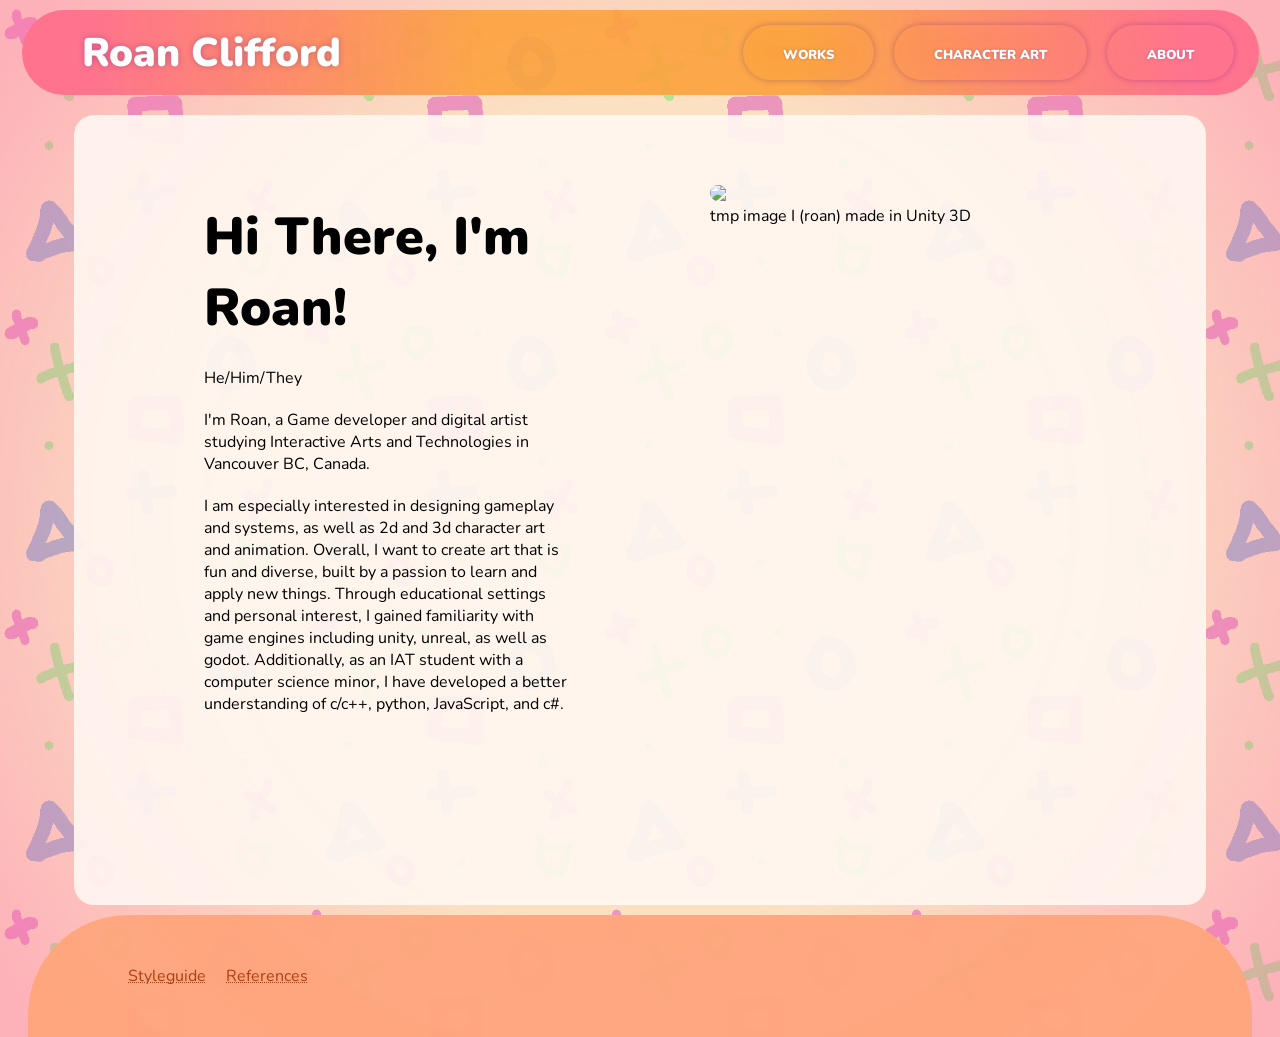
==== pages/about.html @ 656e8445 "mostly finished in mem page and started nmbr1. Also added the start of a hero image" ====
<!DOCTYPE html>
<html lang="en">
<head>
    <meta charset="UTF-8">
    <meta name="viewport" content="width=device-width, initial-scale=1.0">
    <title>About</title>

    <link rel="stylesheet" href="/css/main.css">

    <!-- Google Fonts -->
    <link rel="preconnect" href="https://fonts.googleapis.com">
    <link rel="preconnect" href="https://fonts.gstatic.com" crossorigin>
    <link href="https://fonts.googleapis.com/css2?family=Nunito:ital,wght@0,200..1000;1,200..1000&display=swap" rel="stylesheet">
</head>
<body>
    <header id="nav_header">
        <a class="logotype" href="/index.html">Roan Clifford</a>
        <nav>
            <a class="nav-link" href="/pages/works.html">Works</a>
            <a class="nav-link" href="#">Character Art</a>
            <a class="nav-link" href="/pages/about.html">About</a>
        </nav>
    </header>
    <div class="page_content">
        <section class="row content_bg">
            <div class="flex_container">
                <div class="col">
                    <h1>Hi There, I'm Roan!</h1>
                    <p>He/Him/They</p>
                    <p>I'm Roan, a Game developer and digital artist studying Interactive Arts and Technologies in Vancouver BC, Canada. </p>
                    <p>I am especially interested in designing gameplay and systems, as well as 2d and 3d character art and animation. Overall, I want to create art that is fun and diverse, built by a passion to learn and apply new things. Through educational settings and personal interest, I gained familiarity with game engines including unity, unreal, as well as godot. Additionally, as an IAT student with a computer science minor, I have developed a better understanding of c/c++, python, JavaScript, and c#.</p>
                </div>
                <div class="col">
                    <!-- IN TEXT STYLE WARNING - This is because this is (so far) the only single image like this -->
                    <img src="/assets/star_icon.png" style="border-radius: 50px;"/>
                    <p>tmp image I (roan) made in Unity 3D</p>
                </div>
            </div>
        </section>
    </div>
    <footer>
        <a href="/pages/styleguide.html">Styleguide</a>
        <a href="/pages/references.html">References</a>
    </footer>
</body>
</html>
---- css/main.css ----
/* 
    For custom cursors: https://blog.logrocket.com/custom-cursor-css/
*/

:root{
    background-color: blanchedalmond;
    background-image: url("../assets/WebsiteBackground.png");
    background-size: 300px;
    background-repeat: repeat;

    max-height: 100vh;
    margin: 0;

    cursor: url(/assets/pointer_b.png), auto;
    font-family: "Nunito", sans-serif;

    --primary_grad: radial-gradient(circle, rgba(251, 163, 63, 0.9) 26%, rgb(255, 115, 143) 90%);
    --content_bg: rgba(255, 248, 242, 0.92);
    --content_text_color: black;
    --header_text_color: white;
}



body{
    display: flex;
    flex-direction: column;
    align-items: center;
    background: radial-gradient(circle, rgba(251, 163, 63, 0.2) 50%, rgb(255, 115, 143, .5) 95%);
    min-height: 100vh;
    margin: 0;
    backdrop-filter: saturate(70%);
}

.page_content{
    display: flex;
    flex-direction: row;
    flex-wrap: wrap;

    margin: 0 auto;

    min-width: 150px;
    width: 90%;
    max-width: 1900px;

    min-height: 90vh;
}

.landing{
    position: relative;
    margin: 0 auto;
    width: 98vw;
    border-radius: 50px;
    overflow: hidden;
}

.landing img{
    width: 100%;
    aspect-ratio: 16/7;
    object-fit: cover;
    filter: saturate(30%);
}
.landing p{
    position: absolute;
    top: 50%;
    left: 10%;
    transform: translate(0, -50%);

    font-size: 7rem;
    font-weight: 1000;
    color: white;
    text-shadow: 0 0 10px rgba(49, 0, 73, 0.6);
}

.flex_container{
    display: flex;
    flex-direction: row;
    flex-wrap: wrap;
}
.col {
    box-sizing: border-box;
    display: flex;
    flex-direction: column;
    /* align-items: center; */
    margin: 10px;
    /* max-width: 45%; */
    flex: 1;

    padding: 30px 60px;

    /* border: 4px  solid  rgb(255, 251, 245); */
    border-radius: 20px;
}
.row {
    box-sizing: border-box;
    display: flex;
    flex-direction: column;
    /* align-items: center; */
    margin: 10px;
    width: 100%;

    padding: 30px 60px;

    /* border: 4px  solid  rgb(255, 251, 245); */
    border-radius: 20px;
}

.page_content .col_noBG {
    box-sizing: border-box;
    display: flex;
    flex-direction: column;
    /* align-items: center; */
    margin: 10px;
    max-width: 50%;
    flex: 1;

    padding: 30px 60px;

    /* border: 4px  solid  rgb(255, 251, 245); */
    border-radius: 20px;
}

.content_bg{
    background-color: var(--content_bg);
    backdrop-filter: blur(5px);
}

.min_50-perc{
    min-width: 45%;
}

p{
    margin-top: 0.25rem;
}

a{
    text-decoration: underline 0.09rem dotted;
    color: #ac3e13;
    cursor: url(/assets/hand_small_point.png), auto;
}

h1{
    font-family: "Nunito", sans-serif;
    font-size: 3.25rem;
    font-weight: 1000;
    margin-top: 1rem;
    margin-bottom: 1.25rem;
}
h2{
    font-family: "Nunito", sans-serif;
    font-size: 2.1rem;
    font-weight: 850;

    margin-top: 1rem;
    margin-bottom: 1rem;
}
h3{
    font-family: "Nunito", sans-serif;
    font-weight: 750;

    margin-top: 0.25rem;
    margin-bottom: 1.15rem;
}
h4{
    font-family: "Nunito", sans-serif;
    font-weight: 700;

    margin-top: 0.1rem;
    margin-bottom: 1rem;
}

img{
    max-width: 100%;
}

#nav_header{
    position: sticky;
    top: 10px;
    left: 10px;
    right: 10px;
    width: 90vw;
    max-width: 100%;
    min-height: max-content;
    display: flex;
    flex-direction: row;
    flex-wrap: wrap;
    align-items: center;
    justify-content: space-between;
    padding: 15px 25px 15px 60px;
    background: var(--primary_grad);
    /* border: 4px solid rgb(214, 90, 115); */
    border-radius: 50px;
    margin: 10px;

    /* https://developer.mozilla.org/en-US/docs/Web/CSS/Reference/Properties/backdrop-filter */
    backdrop-filter: blur(5px);
    z-index: 99; /* Set z-index high to ensure header renders above everything*/
}
#nav_header .logotype{
    margin: 0;
    font-family: "Nunito", sans-serif;
    font-size: 2.5rem;
    font-weight: 1000;
    color: white;
    text-decoration: none;
    text-shadow: 0 0 6px rgba(73, 0, 110, 0.3);
}
#nav_header nav{
    display: flex;
    flex-direction: row;
    flex-wrap: wrap;
    justify-content: center;
    gap: 20px;
    min-height: fit-content;
}

/* https://css-irl.info/animating-underlines/ */
.nav-link{
    box-sizing: border-box;
    font-family: "Nunito", sans-serif;
    font-size: 1.15rem;
    font-weight: 1000;
    font-variant: all-small-caps;
    color: white;
    
    text-decoration: none;
    text-shadow: 0 0 3px rgba(73, 0, 110, 0.3);

    padding: 15px 40px;
    /* margin: 5px; */

    border-radius: 30px;

    box-shadow: 0 0 6px rgba(73, 0, 110, 0.3);
    transition: box-shadow 0.4s, background 0.4s;
    backdrop-filter: blur(10px);
}

.nav-link:hover, .nav-link:focus{
    box-shadow: 0 0 10px rgba(73, 0, 110, 0.3);
    background: rgba(73, 0, 110, 0.1);
}
.tags_cont{
    margin: 0;
}
.content_tag{
    text-decoration: underline 0.08rem rgba(0, 0, 0, 0);
    transition: text-decoration-color 0.3s;
    font-size: 1rem;

    transition: text-decoration-color 0.3s;
}

/* https://www.w3schools.com/cssref/sel_before.php */
.content_tag::before{
    color: black;
    content: "<"
}
.content_tag::after{
    color: black;
    content: ">"
}
.content_tag:hover, .content_tag:focus  {
    text-decoration-color: rgba(0, 0, 0, 1);
}

.game_dev{
    color: #21b63a;
}

.animation{
    color: rgb(145, 72, 255);
}

.char_design{
    color: rgb(72, 170, 255);
}

button{
    padding: 10px;
    font-family: "Nunito", sans-serif;
    font-weight: 700;
    background: var(--primary_grad);
    color: white;
    border: none;
    border-radius: 25px;
    box-shadow: 0 0 6px rgba(73, 0, 110, 0.3);
}

footer{
    display: flex;
    flex-direction: row;
    width: 80%;
    background: #ffa67df7;
    border-bottom: none;
    margin: 0;
    padding: 50px 100px;
    border-radius: 100px 100px 0 0;
    gap: 20px
}

blockquote{
    border-left: 2px solid black;
    margin-left: 5px;
    padding: 10px 15px 10px 40px;

    font-weight: 550;
    font-style: italic;
}

blockquote p{
    margin: 0;
}

.callout{
    display: flex;
    flex-direction: row;
    flex-wrap: wrap;
    background: rgba(255, 227, 163, 0.8);
    background: linear-gradient(10deg, rgba(255, 164, 119, 0.5) 5%, rgba(255, 210, 105, 0.5) 60%);
    margin: 20px 0; 
    padding: 20px 30px;
    border-radius: 20px;
    gap: 20px;
    /* box-shadow: 0px 0px 5px rgba(74, 0, 96, 0.2); */
}
.callout p{
    min-width: 45%;
    margin: 0;
    flex: 1;
}

.call_alt1{
    background: rgba(255, 227, 163, 0.8);
    background: linear-gradient(10deg, rgba(155, 212, 255, 0.5) 5%, rgba(150, 255, 173, 0.5) 60%);
}

.center_text{
    text-align: center;
}

.project_head{
    display: flex;
    align-items: center;
    text-justify: center;
    width: 100%;
    margin-bottom: 1rem;
}

.project_head hr{
    flex:1;
    margin: 30px
}

.project_head h1{
    margin-bottom: 1rem;
}

.project_card{
    position: relative;
    display: flex;

    width: 13vw;
    min-width: 9rem;
    aspect-ratio: 4/3;

    text-decoration: none;
    border-radius: 40px;
    overflow: hidden;

    box-shadow: 0 0 3px rgba(73, 0, 110, 0.3);
}

.project_card img{
    background-color: black;
    width: 100%;
    object-fit: cover;
    filter: none;

    transition: filter 0.3s;
}
.project_card:hover img{
    filter: brightness(50%);
}
.project_card p{
    position: absolute;
    top: 50%;
    left: 50%;
    transform: translate(-50%, -50%);

    /* width: 100%; */
    /* margin: 10px; */

    color: transparent;
    font-size: 1.5rem;
    font-weight: 800;
    text-align: center;

    transition: color 0.2s;
}
.project_card:hover p{
    color: white;
}

.flex_grid{
    display: flex;
    flex-direction: row;
    flex-wrap: wrap;
    gap: 20px;

    justify-content: center;
    align-items: center;
}

/* @media (prefers-color-scheme: dark){
    :root{
        --primary_grad: radial-gradient(circle, rgba(206, 103, 0, 0.9) 26%, rgb(186, 0, 96) 90%);
        --content_bg: rgba(61, 49, 38, 0.92);
        color: white;
        --header_text_color: white;
    }
    body{
        background: radial-gradient(circle, rgba(193, 116, 29, 0.2) 50%, rgba(111, 7, 47, 0.5) 95%);
        backdrop-filter: invert(70%);
    }
    
    footer{
        background: #47281d;
    }
} */
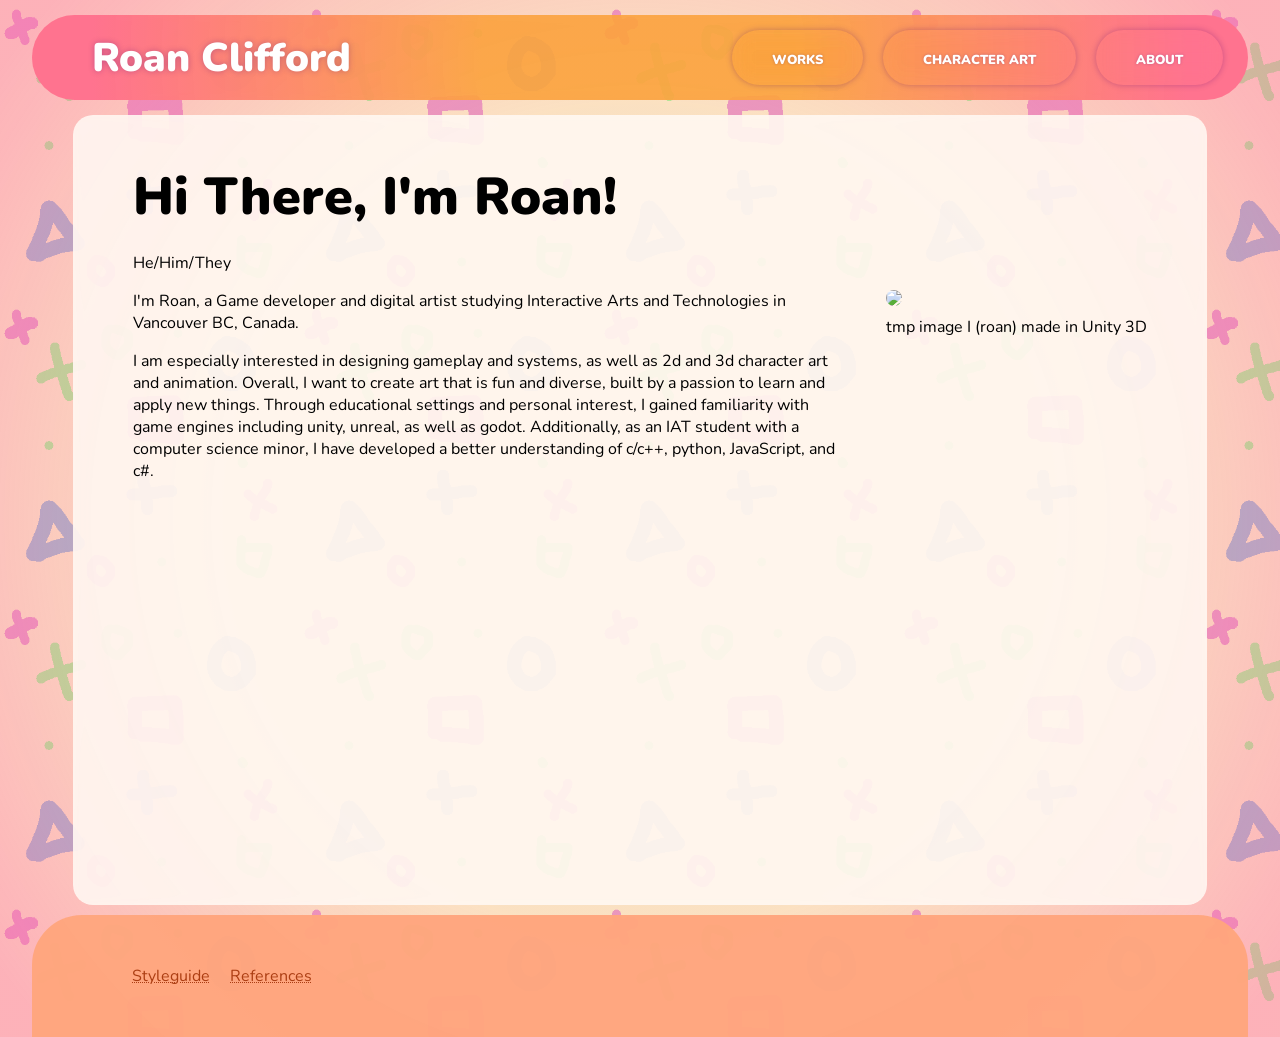
==== commit 3e818d57: "collabsible menu buttton, new layout styles, completed in memoriam page, etc." ====
--- a/pages/about.html
+++ b/pages/about.html
@@ -5,7 +5,7 @@
     <meta name="viewport" content="width=device-width, initial-scale=1.0">
     <title>About</title>
 
-    <link rel="stylesheet" href="/css/main.css">
+    <link rel="stylesheet" href="../css/main.css">
 
     <!-- Google Fonts -->
     <link rel="preconnect" href="https://fonts.googleapis.com">
@@ -15,32 +15,34 @@
 <body>
     <header id="nav_header">
         <a class="logotype" href="/index.html">Roan Clifford</a>
-        <nav>
-            <a class="nav-link" href="/pages/works.html">Works</a>
+        <button id="hamburger" class="nav-link">menu</button>
+        <nav id="link_container">
+            <a class="nav-link" href="../pages/works.html">Works</a>
             <a class="nav-link" href="#">Character Art</a>
-            <a class="nav-link" href="/pages/about.html">About</a>
+            <a class="nav-link" href="../pages/about.html">About</a>
         </nav>
     </header>
     <div class="page_content">
         <section class="row content_bg">
-            <div class="flex_container">
-                <div class="col">
+            <div class="two_col_grid">
+                <div>
                     <h1>Hi There, I'm Roan!</h1>
                     <p>He/Him/They</p>
                     <p>I'm Roan, a Game developer and digital artist studying Interactive Arts and Technologies in Vancouver BC, Canada. </p>
                     <p>I am especially interested in designing gameplay and systems, as well as 2d and 3d character art and animation. Overall, I want to create art that is fun and diverse, built by a passion to learn and apply new things. Through educational settings and personal interest, I gained familiarity with game engines including unity, unreal, as well as godot. Additionally, as an IAT student with a computer science minor, I have developed a better understanding of c/c++, python, JavaScript, and c#.</p>
                 </div>
-                <div class="col">
+                <div>
                     <!-- IN TEXT STYLE WARNING - This is because this is (so far) the only single image like this -->
-                    <img src="/assets/star_icon.png" style="border-radius: 50px;"/>
+                    <img src="../assets/star_icon.png" style="border-radius: 50px;"/>
                     <p>tmp image I (roan) made in Unity 3D</p>
                 </div>
             </div>
         </section>
     </div>
     <footer>
-        <a href="/pages/styleguide.html">Styleguide</a>
-        <a href="/pages/references.html">References</a>
+        <a href="../pages/styleguide.html">Styleguide</a>
+        <a href="../pages/references.html">References</a>
     </footer>
+    <script src="../js/main.js"></script>
 </body>
 </html>
--- a/css/main.css
+++ b/css/main.css
@@ -8,10 +8,11 @@
     background-size: 300px;
     background-repeat: repeat;
 
-    max-height: 100vh;
-    margin: 0;
-
-    cursor: url(/assets/pointer_b.png), auto;
+    margin: 0;
+
+    --cursor_point: url(/assets/pointer_b.png);
+    --cursor_hand: url(/assets/hand_small_point.png);
+    cursor: var(--cursor_point), auto;
     font-family: "Nunito", sans-serif;
 
     --primary_grad: radial-gradient(circle, rgba(251, 163, 63, 0.9) 26%, rgb(255, 115, 143) 90%);
@@ -27,8 +28,9 @@
     flex-direction: column;
     align-items: center;
     background: radial-gradient(circle, rgba(251, 163, 63, 0.2) 50%, rgb(255, 115, 143, .5) 95%);
-    min-height: 100vh;
-    margin: 0;
+    height: fit-content;
+    margin: 0;
+    padding: 0 10px;
     backdrop-filter: saturate(70%);
 }
 
@@ -54,22 +56,33 @@
     overflow: hidden;
 }
 
-.landing img{
+.landing video{
+    background: black;
     width: 100%;
     aspect-ratio: 16/7;
     object-fit: cover;
-    filter: saturate(30%);
-}
-.landing p{
+    filter: saturate(70%) brightness(60%);
+}
+.landing_content{
     position: absolute;
-    top: 50%;
-    left: 10%;
-    transform: translate(0, -50%);
-
+    top: 10%;
+    left: 5%;
+    /* transform: translate(0, -100%); */
+
+    color: white;
+}
+.landing_head{
     font-size: 7rem;
     font-weight: 1000;
-    color: white;
     text-shadow: 0 0 10px rgba(49, 0, 73, 0.6);
+    text-shadow: 0 0 10px rgba(49, 0, 73, 0.6);
+    margin: 0;
+}
+
+.landing_subhead{
+    font-size: 1.5rem;
+    font-weight: 650;
+    margin-bottom: 2rem;
 }
 
 .flex_container{
@@ -83,7 +96,7 @@
     flex-direction: column;
     /* align-items: center; */
     margin: 10px;
-    /* max-width: 45%; */
+    min-width: 300px;
     flex: 1;
 
     padding: 30px 60px;
@@ -96,7 +109,7 @@
     display: flex;
     flex-direction: column;
     /* align-items: center; */
-    margin: 10px;
+    margin: 10px auto;
     width: 100%;
 
     padding: 30px 60px;
@@ -145,6 +158,8 @@
     font-weight: 1000;
     margin-top: 1rem;
     margin-bottom: 1.25rem;
+
+    transition: font-size 0.3s;
 }
 h2{
     font-family: "Nunito", sans-serif;
@@ -175,17 +190,16 @@
 
 #nav_header{
     position: sticky;
-    top: 10px;
-    left: 10px;
-    right: 10px;
-    width: 90vw;
-    max-width: 100%;
-    min-height: max-content;
+    top: 15px;
+    box-sizing: border-box;
+    height: fit-content;
+    width: 95vw;
     display: flex;
     flex-direction: row;
     flex-wrap: wrap;
     align-items: center;
     justify-content: space-between;
+    gap: 10px;
     padding: 15px 25px 15px 60px;
     background: var(--primary_grad);
     /* border: 4px solid rgb(214, 90, 115); */
@@ -205,13 +219,17 @@
     text-decoration: none;
     text-shadow: 0 0 6px rgba(73, 0, 110, 0.3);
 }
-#nav_header nav{
-    display: flex;
+#link_container{
+    /* display: flex; */
     flex-direction: row;
     flex-wrap: wrap;
     justify-content: center;
     gap: 20px;
     min-height: fit-content;
+}
+
+.spacer{
+    flex-basis: 1;
 }
 
 /* https://css-irl.info/animating-underlines/ */
@@ -222,6 +240,7 @@
     font-weight: 1000;
     font-variant: all-small-caps;
     color: white;
+    background: none;
     
     text-decoration: none;
     text-shadow: 0 0 3px rgba(73, 0, 110, 0.3);
@@ -230,17 +249,31 @@
     /* margin: 5px; */
 
     border-radius: 30px;
+    border: none;
 
     box-shadow: 0 0 6px rgba(73, 0, 110, 0.3);
     transition: box-shadow 0.4s, background 0.4s;
     backdrop-filter: blur(10px);
 }
 
+/* #hamburger{
+    cursor: var(--cursor_hand), auto;
+} */
+
 .nav-link:hover, .nav-link:focus{
     box-shadow: 0 0 10px rgba(73, 0, 110, 0.3);
     background: rgba(73, 0, 110, 0.1);
 }
 .tags_cont{
+    display: flex;
+    flex-direction: row;
+    flex-wrap: wrap;
+    gap: 5px;
+    justify-content: center;
+    align-items: center;
+    margin: 0;
+}
+.tags_cont p{
     margin: 0;
 }
 .content_tag{
@@ -276,7 +309,7 @@
     color: rgb(72, 170, 255);
 }
 
-button{
+/* button{
     padding: 10px;
     font-family: "Nunito", sans-serif;
     font-weight: 700;
@@ -285,17 +318,39 @@
     border: none;
     border-radius: 25px;
     box-shadow: 0 0 6px rgba(73, 0, 110, 0.3);
+} */
+
+figure{
+    display: flex;
+    flex-direction: column;
+    min-width: 200px;
+    max-width: 600px;
+    height: fit-content;
+    align-items: center;
+    background: #ffffff;
+    padding: 20px;
+    border-radius: 20px;
+}
+figure img{
+    width: 100%;
+    height: auto;
+    border-radius: 15px;
+    margin-bottom: 16px;
+}
+figcaption {
+    width: 90%;
 }
 
 footer{
     display: flex;
-    flex-direction: row;
-    width: 80%;
+    box-sizing: border-box;
+    flex-direction: row;
+    width: 95vw;
     background: #ffa67df7;
     border-bottom: none;
     margin: 0;
     padding: 50px 100px;
-    border-radius: 100px 100px 0 0;
+    border-radius: 50px 50px 0 0;
     gap: 20px
 }
 
@@ -322,17 +377,20 @@
     padding: 20px 30px;
     border-radius: 20px;
     gap: 20px;
+    align-content: center;
     /* box-shadow: 0px 0px 5px rgba(74, 0, 96, 0.2); */
+    
 }
 .callout p{
     min-width: 45%;
-    margin: 0;
-    flex: 1;
+    max-width: 700px;
+    margin: auto auto;
 }
 
 .call_alt1{
-    background: rgba(255, 227, 163, 0.8);
+    background: rgba(150, 255, 173, 0.5);
     background: linear-gradient(10deg, rgba(155, 212, 255, 0.5) 5%, rgba(150, 255, 173, 0.5) 60%);
+    padding: 20px 10%;
 }
 
 .center_text{
@@ -341,6 +399,7 @@
 
 .project_head{
     display: flex;
+    flex-wrap: wrap;
     align-items: center;
     text-justify: center;
     width: 100%;
@@ -349,11 +408,25 @@
 
 .project_head hr{
     flex:1;
-    margin: 30px
+    margin: 30px;
+    min-width: 100px;
 }
 
 .project_head h1{
     margin-bottom: 1rem;
+    /* transition: font-size 0.3s; */
+}
+
+.project_hero{
+    max-width: 800px;
+    width: 100%;
+    min-width: 200px;
+    height: auto;
+    aspect-ratio: 16/9; 
+    align-self: center;
+    margin: auto auto;
+    border-radius: 20px;
+    overflow: hidden;
 }
 
 .project_card{
@@ -408,8 +481,115 @@
     flex-wrap: wrap;
     gap: 20px;
 
+    justify-content: start;
+    align-items: center;
+}
+
+.two_col_grid{
+    display: grid;
+    grid-template-columns: auto auto;
+    align-items: center;
     justify-content: center;
-    align-items: center;
+    justify-items: center;
+    gap: 50px;
+}
+
+.two_col_grid .span{
+    grid-column-end: span 2;
+    /* max-width: 90%; */
+}
+
+.two_col_grid div{
+    margin: auto;
+    box-sizing: border-box;
+}
+
+.two_col_grid figure{
+    margin: 0;
+    align-self: center;
+}
+
+@media screen and (max-width: 1000px){
+    .landing_head{
+        font-size: 5rem;
+    }
+    .landing_subhead{
+        font-size: 1.25rem;
+    }
+
+    h1{
+        font-size: 3rem;
+    }
+
+    .project_head h1{
+        font-size: 2.75rem;
+    }
+}
+
+@media screen and (max-width: 950px){
+    #link_container{
+        /* display: none; */
+        position: absolute;
+        flex-direction: column;
+        bottom: -10px;
+        right: 10px;
+        transform: translate(0, 100%);
+    }
+
+    #link_container .nav-link{
+        background: var(--primary_grad);
+    }
+}
+
+@media screen and (max-width: 900px){
+    .two_col_grid{
+        grid-template-columns: auto;
+    }
+
+    .two_col_grid .span{
+        grid-column-end: span 1;
+    }
+}
+
+@media screen and (max-width: 750px){
+    .landing_head{
+        font-size: 3rem;
+    }
+    .landing_subhead{
+        font-size: 1rem;
+    }
+
+    #nav_header .logotype{
+        font-size: 2rem;
+        transition: font-size 0.3s;
+    }
+    .nav-link{
+        font-size: 1rem;
+    }
+    .project_head h1{
+        font-size: 2rem;
+    }
+
+    .col{
+        padding: 15px 30px;
+    }
+    .row{
+        padding: 15px 30px;
+    }
+}
+@media screen and (max-width: 500px){
+    #nav_header {
+        flex-direction: column;
+        /* align-items: center;
+        justify-content: center; */
+        padding: 30px;
+    }
+    .landing_head{
+        font-size: 2.5rem;
+    }
+    .landing_subhead{
+        font-size: 0.9rem;
+    }
 }
 
 /* @media (prefers-color-scheme: dark){
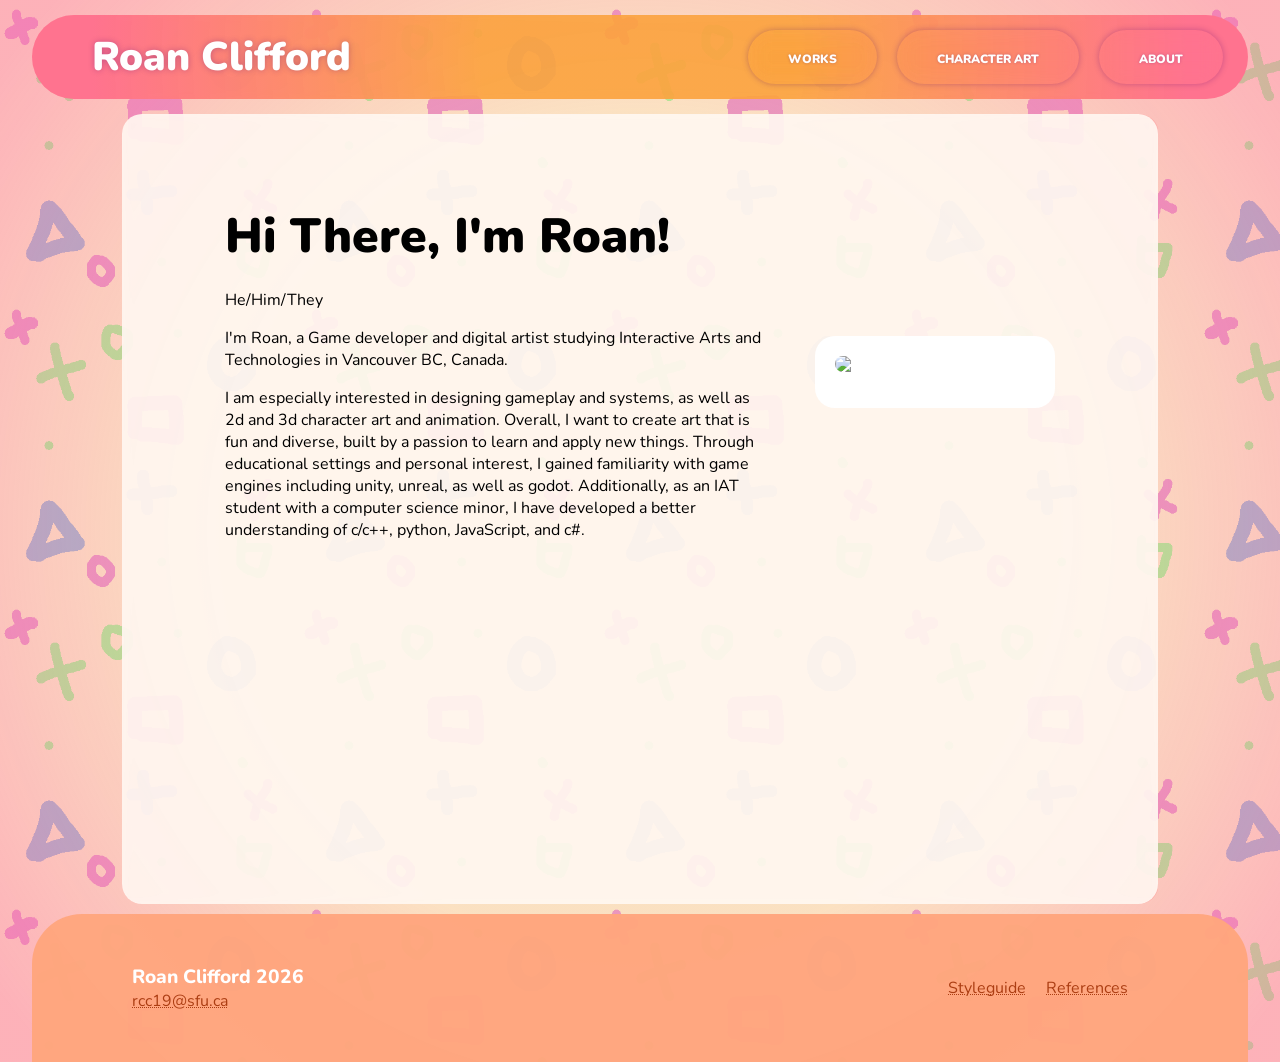
==== commit 01456634: "minor style adjustments and validating html" ====
--- a/pages/about.html
+++ b/pages/about.html
@@ -31,17 +31,22 @@
                     <p>I'm Roan, a Game developer and digital artist studying Interactive Arts and Technologies in Vancouver BC, Canada. </p>
                     <p>I am especially interested in designing gameplay and systems, as well as 2d and 3d character art and animation. Overall, I want to create art that is fun and diverse, built by a passion to learn and apply new things. Through educational settings and personal interest, I gained familiarity with game engines including unity, unreal, as well as godot. Additionally, as an IAT student with a computer science minor, I have developed a better understanding of c/c++, python, JavaScript, and c#.</p>
                 </div>
-                <div>
-                    <!-- IN TEXT STYLE WARNING - This is because this is (so far) the only single image like this -->
-                    <img src="../assets/star_icon.png" style="border-radius: 50px;"/>
-                    <p>tmp image I (roan) made in Unity 3D</p>
-                </div>
+                <figure>
+                    <img src="../assets/star_icon.png" loading="lazy">
+                    <figcaption></figcaption>
+                </figure>
             </div>
         </section>
     </div>
     <footer>
-        <a href="../pages/styleguide.html">Styleguide</a>
-        <a href="../pages/references.html">References</a>
+        <div>
+            <p>Roan Clifford 2026</p>
+            <a href="mailto:rcc19@sfu.ca">rcc19@sfu.ca</a> <!--https://www.w3docs.com/snippets/html/how-to-create-mailto-links.html-->
+        </div>
+        <ul>
+            <li><a href="./styleguide.html">Styleguide</a></li>
+            <li><a href="./references.html">References</a></li>
+        </ul>
     </footer>
     <script src="../js/main.js"></script>
 </body>
--- a/css/main.css
+++ b/css/main.css
@@ -30,7 +30,7 @@
     background: radial-gradient(circle, rgba(251, 163, 63, 0.2) 50%, rgb(255, 115, 143, .5) 95%);
     height: fit-content;
     margin: 0;
-    padding: 0 10px;
+    padding: 0 5%;
     backdrop-filter: saturate(70%);
 }
 
@@ -50,29 +50,36 @@
 
 .landing{
     position: relative;
-    margin: 0 auto;
+    box-sizing: border-box;
+    margin: 0;
     width: 98vw;
-    border-radius: 50px;
-    overflow: hidden;
+    max-width: 2000px;
+    height: min-content;
 }
 
 .landing video{
     background: black;
     width: 100%;
     aspect-ratio: 16/7;
+    height: auto;
+    min-height: 250px;
     object-fit: cover;
     filter: saturate(70%) brightness(60%);
+    border-radius: 50px;
+    overflow: hidden;
 }
 .landing_content{
     position: absolute;
-    top: 10%;
+    top: 15%;
     left: 5%;
+    max-width: 85vw;
     /* transform: translate(0, -100%); */
 
     color: white;
+    transition: transform 0.3s, top 0.3s, left 0.3s;
 }
 .landing_head{
-    font-size: 7rem;
+    font-size: 6rem;
     font-weight: 1000;
     text-shadow: 0 0 10px rgba(49, 0, 73, 0.6);
     text-shadow: 0 0 10px rgba(49, 0, 73, 0.6);
@@ -112,7 +119,7 @@
     margin: 10px auto;
     width: 100%;
 
-    padding: 30px 60px;
+    padding: 7% 10%;
 
     /* border: 4px  solid  rgb(255, 251, 245); */
     border-radius: 20px;
@@ -154,7 +161,7 @@
 
 h1{
     font-family: "Nunito", sans-serif;
-    font-size: 3.25rem;
+    font-size: 3rem;
     font-weight: 1000;
     margin-top: 1rem;
     margin-bottom: 1.25rem;
@@ -163,7 +170,7 @@
 }
 h2{
     font-family: "Nunito", sans-serif;
-    font-size: 2.1rem;
+    font-size: 2.2rem;
     font-weight: 850;
 
     margin-top: 1rem;
@@ -171,6 +178,7 @@
 }
 h3{
     font-family: "Nunito", sans-serif;
+    font-size: 1.8rem;
     font-weight: 750;
 
     margin-top: 0.25rem;
@@ -178,6 +186,8 @@
 }
 h4{
     font-family: "Nunito", sans-serif;
+    font-size: 1.25rem;
+    font-variant-caps: all-small-caps;
     font-weight: 700;
 
     margin-top: 0.1rem;
@@ -186,6 +196,11 @@
 
 img{
     max-width: 100%;
+}
+
+.content_text p, h2{
+    max-width: 70ch;
+    width: fit-content;
 }
 
 #nav_header{
@@ -194,6 +209,7 @@
     box-sizing: border-box;
     height: fit-content;
     width: 95vw;
+    max-width: 2100px;
     display: flex;
     flex-direction: row;
     flex-wrap: wrap;
@@ -236,13 +252,14 @@
 .nav-link{
     box-sizing: border-box;
     font-family: "Nunito", sans-serif;
-    font-size: 1.15rem;
+    font-size: 1.1rem;
     font-weight: 1000;
     font-variant: all-small-caps;
     color: white;
     background: none;
     
     text-decoration: none;
+    text-align: center;
     text-shadow: 0 0 3px rgba(73, 0, 110, 0.3);
 
     padding: 15px 40px;
@@ -337,21 +354,48 @@
     border-radius: 15px;
     margin-bottom: 16px;
 }
+figure video{
+    width: 100%;
+    height: auto;
+    border-radius: 15px;
+    margin-bottom: 16px;
+}
 figcaption {
     width: 90%;
 }
 
 footer{
-    display: flex;
-    box-sizing: border-box;
+    box-sizing: border-box;
+    display: flex;
     flex-direction: row;
+    flex-wrap: wrap;
+    justify-content: space-between;
+    align-items: center;
+    
     width: 95vw;
+    max-width: 2100px;
     background: #ffa67df7;
     border-bottom: none;
     margin: 0;
     padding: 50px 100px;
     border-radius: 50px 50px 0 0;
     gap: 20px
+}
+
+footer p{
+    margin: 0;
+    color: white;
+    font-weight: 800;
+    font-size: 1.2rem;
+}
+
+footer ul{
+    display: grid;
+    grid-template-columns: auto auto auto;
+    list-style-type: none;
+    gap: 20px;
+    padding: 0;
+    margin: 0;
 }
 
 blockquote{
@@ -433,15 +477,16 @@
     position: relative;
     display: flex;
 
-    width: 13vw;
-    min-width: 9rem;
+    width: 30%;
+    min-width: 10rem;
+    max-width: 250px;
     aspect-ratio: 4/3;
 
     text-decoration: none;
     border-radius: 40px;
     overflow: hidden;
 
-    box-shadow: 0 0 3px rgba(73, 0, 110, 0.3);
+    /* box-shadow: 0 0 3px rgba(73, 0, 110, 0.3); */
 }
 
 .project_card img{
@@ -469,10 +514,20 @@
     font-weight: 800;
     text-align: center;
 
-    transition: color 0.2s;
+    margin: 0;
+
+    transition: color 0.2s font-size 0.2s;
 }
 .project_card:hover p{
     color: white;
+}
+
+.card_container{
+    display: grid; 
+    grid-template-columns: auto auto auto auto auto auto;
+    gap: 20px;
+    align-items: center;
+    justify-content: center;
 }
 
 .flex_grid{
@@ -505,6 +560,29 @@
 }
 
 .two_col_grid figure{
+    margin: 0;
+    align-self: center;
+}
+
+.three_col_grid{
+    display: grid;
+    grid-template-columns: auto auto auto;
+    align-items: center;
+    justify-content: center;
+    justify-items: center;
+    gap: 50px;
+}
+
+.three_col_grid .span{
+    grid-column-end: span 3;
+}
+
+.three_col_grid div{
+    margin: auto;
+    box-sizing: border-box;
+}
+
+.three_col_grid figure{
     margin: 0;
     align-self: center;
 }
@@ -538,15 +616,28 @@
 
     #link_container .nav-link{
         background: var(--primary_grad);
-    }
-}
-
-@media screen and (max-width: 900px){
+        transition: filter 0.3s;
+    }
+
+    #link_container .nav-link:hover, #link_container .nav-link:focus{
+        filter: hue-rotate(-40deg);
+    }
+}
+
+@media screen and (max-width: 850px){
     .two_col_grid{
         grid-template-columns: auto;
     }
 
     .two_col_grid .span{
+        grid-column-end: span 1;
+    }
+
+    .three_col_grid{
+        grid-template-columns: auto;
+    }
+
+    .three_col_grid .span {
         grid-column-end: span 1;
     }
 }
@@ -573,8 +664,38 @@
     .col{
         padding: 15px 30px;
     }
-    .row{
-        padding: 15px 30px;
+    /* .row{
+        padding: 5% 30%;
+    } */
+
+    footer{
+        padding: 25px 50px;
+    }
+}
+
+@media screen and (max-width: 550px){
+    .landing_content{
+        text-align: center;
+        min-width: 70%;
+        top: 50%;
+        left: 50%;
+        transform: translate(-50%, -50%);
+    }
+    .landing_head{
+        font-size: 2rem;
+    }
+    .landing_subhead{
+        margin-bottom: 10px;
+        font-size: 1rem;
+    }
+
+    .flex_grid{
+        align-items: center;
+        justify-content: center;
+    }
+
+    .project_card p{
+        font-size: 1.2rem;
     }
 }
 @media screen and (max-width: 500px){
@@ -590,6 +711,16 @@
     .landing_subhead{
         font-size: 0.9rem;
     }
+
+    h1{
+        font-size: 2.15rem;
+    }
+    h2{
+        font-size: 1.75rem;
+    }
+    h3{
+        font-size: 1.25rem;
+    }
 }
 
 /* @media (prefers-color-scheme: dark){
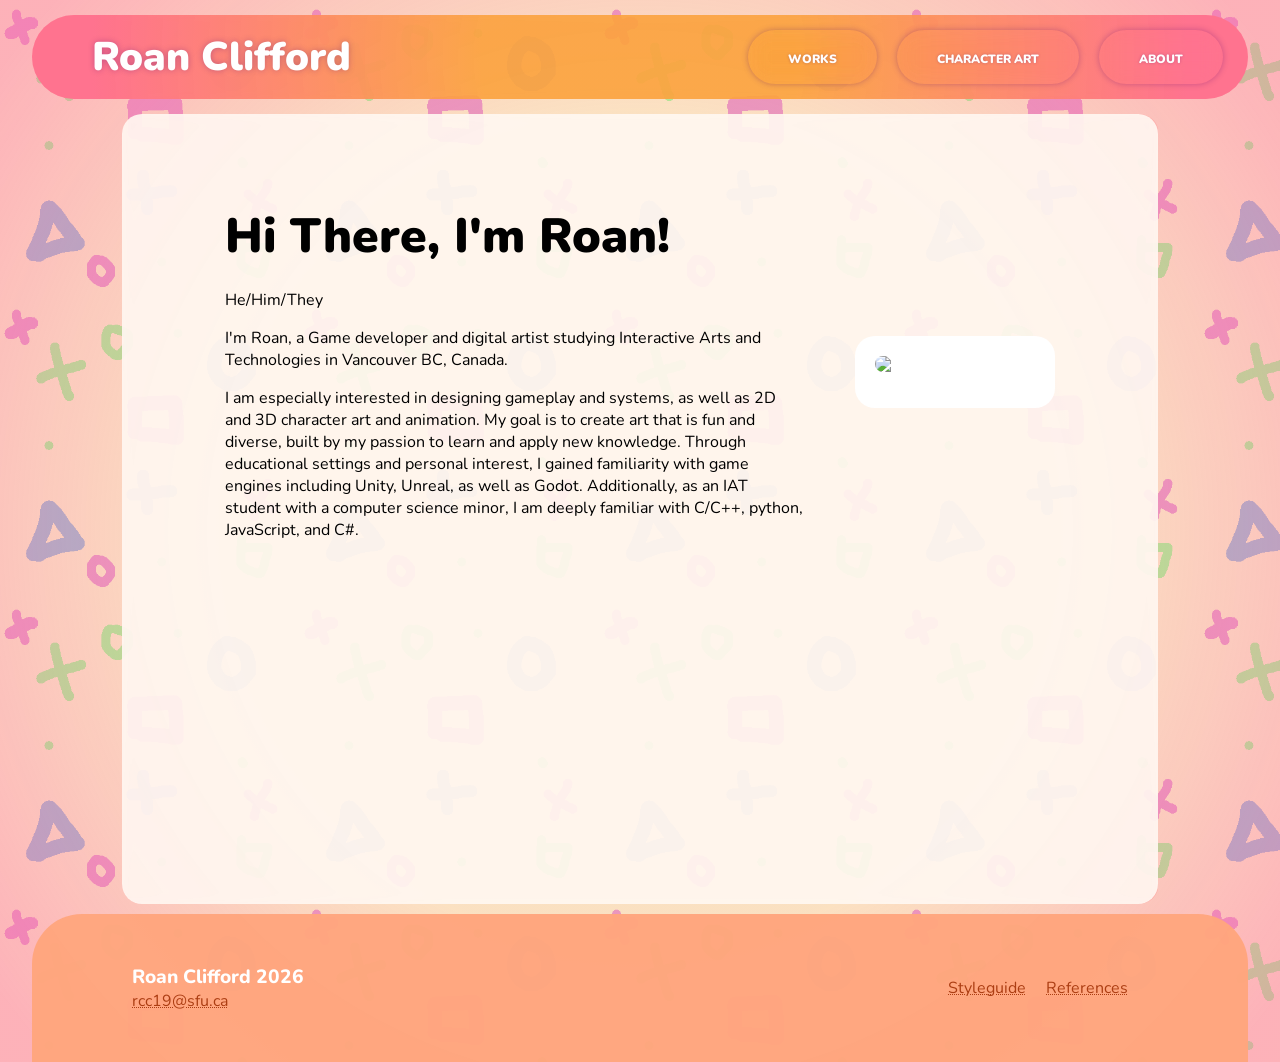
==== commit ed577f76: "final stuff" ====
--- a/pages/about.html
+++ b/pages/about.html
@@ -29,7 +29,7 @@
                     <h1>Hi There, I'm Roan!</h1>
                     <p>He/Him/They</p>
                     <p>I'm Roan, a Game developer and digital artist studying Interactive Arts and Technologies in Vancouver BC, Canada. </p>
-                    <p>I am especially interested in designing gameplay and systems, as well as 2d and 3d character art and animation. Overall, I want to create art that is fun and diverse, built by a passion to learn and apply new things. Through educational settings and personal interest, I gained familiarity with game engines including unity, unreal, as well as godot. Additionally, as an IAT student with a computer science minor, I have developed a better understanding of c/c++, python, JavaScript, and c#.</p>
+                    <p>I am especially interested in designing gameplay and systems, as well as 2D and 3D character art and animation. My goal is to create art that is fun and diverse, built by my passion to learn and apply new knowledge. Through educational settings and personal interest, I gained familiarity with game engines including Unity, Unreal, as well as Godot. Additionally, as an IAT student with a computer science minor, I am deeply familiar with C/C++, python, JavaScript, and C#.</p>
                 </div>
                 <figure>
                     <img src="../assets/star_icon.png" loading="lazy">
--- a/css/main.css
+++ b/css/main.css
@@ -12,7 +12,7 @@
 
     --cursor_point: url(/assets/pointer_b.png);
     --cursor_hand: url(/assets/hand_small_point.png);
-    cursor: var(--cursor_point), auto;
+    cursor: var(--cursor_point) 8 8, auto;
     font-family: "Nunito", sans-serif;
 
     --primary_grad: radial-gradient(circle, rgba(251, 163, 63, 0.9) 26%, rgb(255, 115, 143) 90%);
@@ -78,6 +78,14 @@
     color: white;
     transition: transform 0.3s, top 0.3s, left 0.3s;
 }
+.landing_content nav{
+    display: flex;
+    flex-direction: row;
+    gap: 20px;
+}
+.landing_content nav a{
+    color: orange;
+}
 .landing_head{
     font-size: 6rem;
     font-weight: 1000;
@@ -156,7 +164,7 @@
 a{
     text-decoration: underline 0.09rem dotted;
     color: #ac3e13;
-    cursor: url(/assets/hand_small_point.png), auto;
+    cursor: url(/assets/hand_small_point.png) 8 8, auto;
 }
 
 h1{
@@ -245,7 +253,7 @@
 }
 
 .spacer{
-    flex-basis: 1;
+    flex: 1;
 }
 
 /* https://css-irl.info/animating-underlines/ */
@@ -338,6 +346,7 @@
 } */
 
 figure{
+    box-sizing: border-box;
     display: flex;
     flex-direction: column;
     min-width: 200px;
@@ -346,6 +355,7 @@
     align-items: center;
     background: #ffffff;
     padding: 20px;
+    margin: 1rem;
     border-radius: 20px;
 }
 figure img{
@@ -445,7 +455,6 @@
     display: flex;
     flex-wrap: wrap;
     align-items: center;
-    text-justify: center;
     width: 100%;
     margin-bottom: 1rem;
 }
@@ -516,7 +525,7 @@
 
     margin: 0;
 
-    transition: color 0.2s font-size 0.2s;
+    transition: color 0.2s, font-size 0.2s;
 }
 .project_card:hover p{
     color: white;
@@ -671,6 +680,10 @@
     footer{
         padding: 25px 50px;
     }
+
+    footer ul{
+        grid-template-columns: auto auto;
+    }
 }
 
 @media screen and (max-width: 550px){
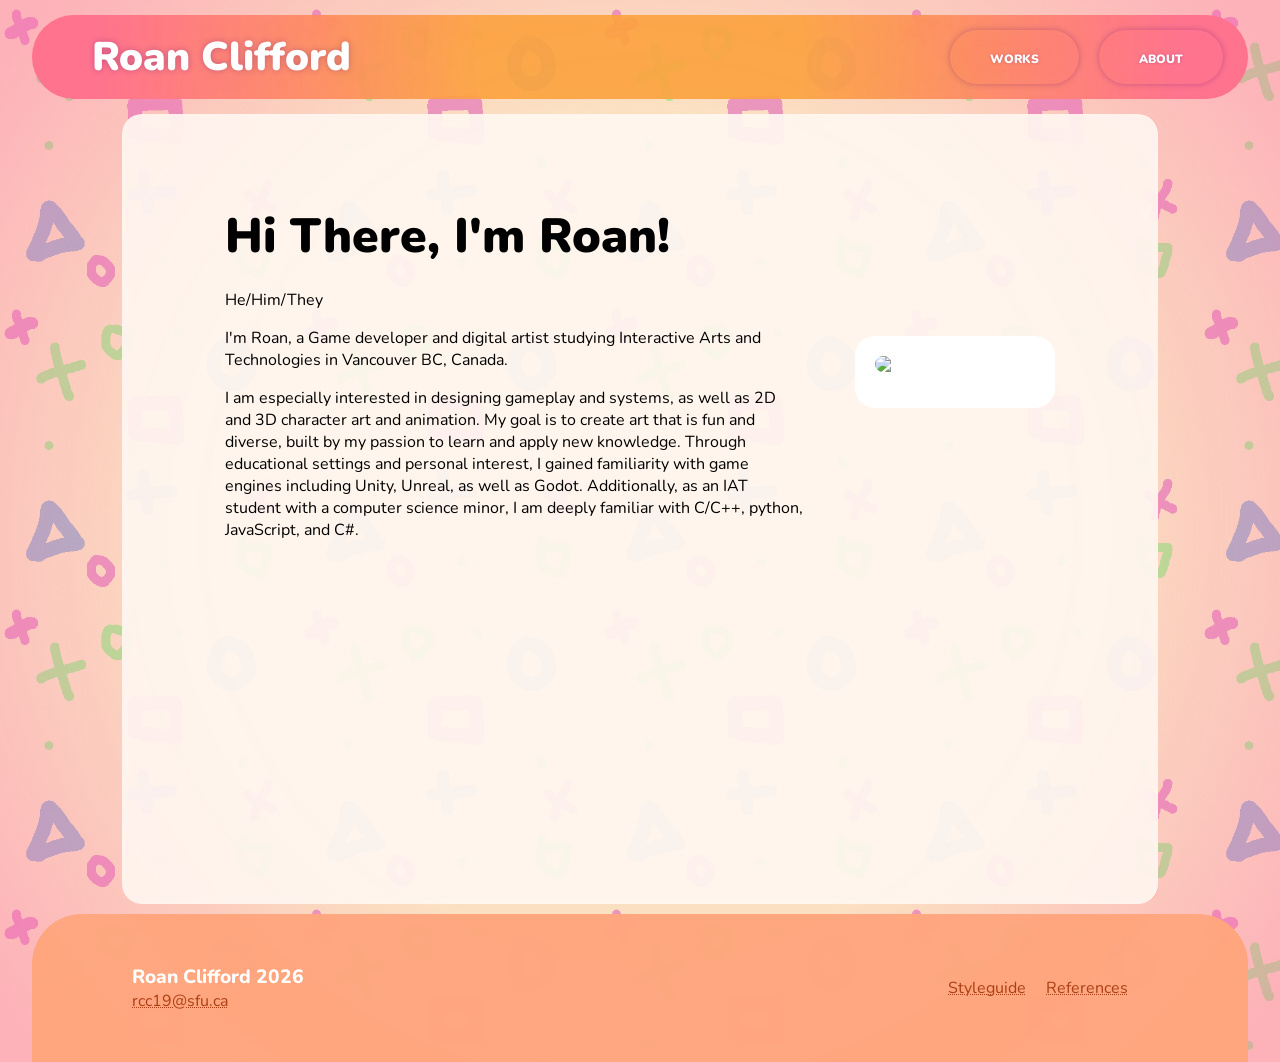
==== commit 945af9ef: "removed button to nowhere" ====
--- a/pages/about.html
+++ b/pages/about.html
@@ -18,7 +18,7 @@
         <button id="hamburger" class="nav-link">menu</button>
         <nav id="link_container">
             <a class="nav-link" href="../pages/works.html">Works</a>
-            <a class="nav-link" href="#">Character Art</a>
+            <!-- <a class="nav-link" href="#">Character Art</a> -->
             <a class="nav-link" href="../pages/about.html">About</a>
         </nav>
     </header>
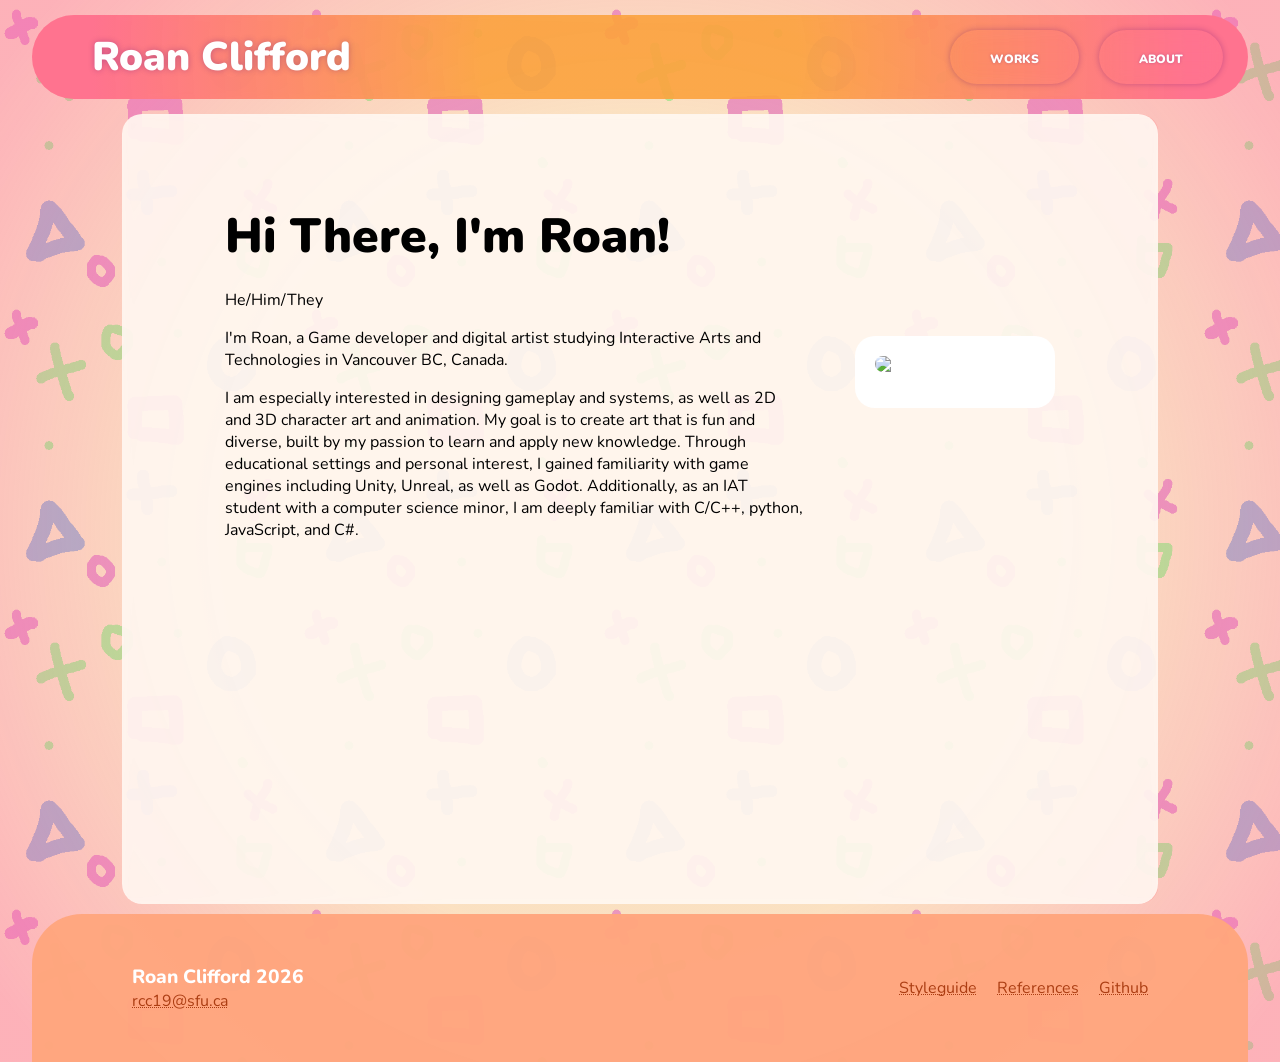
==== commit d9196d34: "added missing github link" ====
--- a/pages/about.html
+++ b/pages/about.html
@@ -46,6 +46,7 @@
         <ul>
             <li><a href="./styleguide.html">Styleguide</a></li>
             <li><a href="./references.html">References</a></li>
+            <li><a href="https://github.com/RCC1783/portfolio">Github</a></li>
         </ul>
     </footer>
     <script src="../js/main.js"></script>
--- a/css/main.css
+++ b/css/main.css
@@ -400,8 +400,9 @@
 }
 
 footer ul{
-    display: grid;
-    grid-template-columns: auto auto auto;
+    display: flex;
+    flex-direction: row;
+    flex-wrap: wrap;
     list-style-type: none;
     gap: 20px;
     padding: 0;
@@ -680,10 +681,6 @@
     footer{
         padding: 25px 50px;
     }
-
-    footer ul{
-        grid-template-columns: auto auto;
-    }
 }
 
 @media screen and (max-width: 550px){
